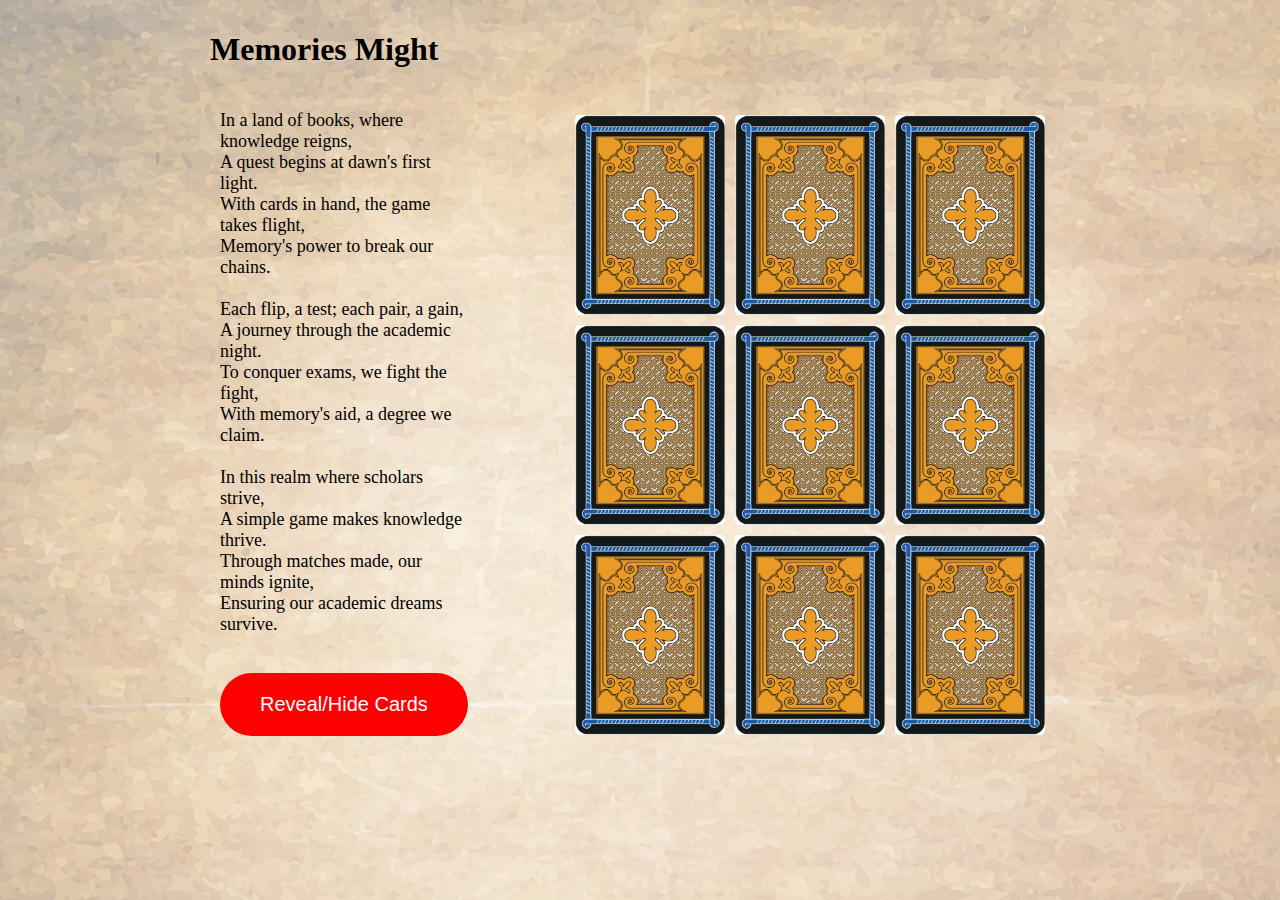
==== accept.html @ 1b7b7647 "gameSite" ====
<!DOCTYPE html>
<html lang="en">
<head>
    <meta charset="UTF-8">
    <meta name="viewport" content="width=device-width, initial-scale=1.0">
    <title>Card Matching Game</title>
    <link rel="stylesheet" href="style1.css">
</head>
<body>
    
        <header>
            <h1>Memories Might</h1>
        </header>
        
        <div class="container">
        <div class="poem">
            <p>In a land of books, where knowledge reigns, <br>
                A quest begins at dawn's first light.   <br>
                With cards in hand, the game takes flight,  <br>
                Memory's power to break our chains.<br><br>

                Each flip, a test; each pair, a gain,  <br>
                A journey through the academic night.  <br>
                To conquer exams, we fight the fight,  <br>
                With memory's aid, a degree we claim.<br><br>

                In this realm where scholars strive,  <br>
                A simple game makes knowledge thrive.  <br>
                Through matches made, our minds ignite, <br>
                Ensuring our academic dreams survive.</p>

                <button id="reveal-button">Reveal/Hide Cards</button>
        </div>
   
    
        <div class="game">
            <!-- Pair 1: 7 -->
            <div class="memory-card" data-framework="7">
                <img class="front-face" src="/CardImage/7.png" alt="7">
                <img class="back-face" src="/CardImage/Back.png" alt="Card Back">
            </div>
            <div class="memory-card" data-framework="7">
                <img class="front-face" src="/CardImage/7.png" alt="7">
                <img class="back-face" src="/CardImage/Back.png" alt="Card Back">
            </div>

            <!-- Pair 2: Ace -->
            <div class="memory-card" data-framework="ace">
                <img class="front-face" src="/CardImage/ace.png" alt="Ace">
                <img class="back-face" src="/CardImage/Back.png" alt="Card Back">
            </div>
            <div class="memory-card" data-framework="ace">
                <img class="front-face" src="/CardImage/ace.png" alt="Ace">
                <img class="back-face" src="/CardImage/Back.png" alt="Card Back">
            </div>

            <!-- Pair 3: King -->
            <div class="memory-card" data-framework="king">
                <img class="front-face" src="/CardImage/king.png" alt="King">
                <img class="back-face" src="/CardImage/Back.png" alt="Card Back">
            </div>
            <div class="memory-card" data-framework="king">
                <img class="front-face" src="/CardImage/king.png" alt="King">
                <img class="back-face" src="/CardImage/Back.png" alt="Card Back">
            </div>

            <!-- Pair 4: Queen -->
            <div class="memory-card" data-framework="queen">
                <img class="front-face" src="/CardImage/queen.png" alt="Queen">
                <img class="back-face" src="/CardImage/Back.png" alt="Card Back">
            </div>
            <div class="memory-card" data-framework="queen">
                <img class="front-face" src="/CardImage/queen.png" alt="Queen">
                <img class="back-face" src="/CardImage/Back.png" alt="Card Back">
            </div>

            <!-- Joker Card -->
            <div class="memory-card" data-framework="joker">
                <img class="front-face" src="/CardImage/joker.png" alt="Joker">
                <img class="back-face" src="/CardImage/Back.png" alt="Card Back">
            </div>
        </div>
        
        
    
    <div id="congratsModal" class="modal" style="display:none;">
        <div class="modal-content">
            <span class="close-button">&times;</span>
            <p>Congratulations! You matched all pairs. Move on to the next puzzle!</p>
            <button id="nextButton">Next</button>
        </div>
    </div>
    

    <script src="game.js"></script>
</body>
---- style1.css ----
body, html {
    margin: 0;
    padding: 0;
    justify-content: center;
    height: 100vh;
    font-family: "MedievalSharp", cursive;
    align-items: flex-start; /* Align items to the top */
    background-image: url("/CardImage/paper2.png"); /* Path to your texture image */
    background-size: cover; /* Cover the entire page */
    background-repeat: no-repeat; /* Prevent the image from repeating */
    position: relative;
    
}




.medievalsharp-regular {
    font-family: "MedievalSharp", cursive;
    font-weight: 400;
    font-style: normal;
  }


  

  header {
    padding-left: 210px; /* Add left padding to move header text over */
    padding-top: 10px;

}



  .container {
    display: flex;
    justify-content: space-between;
    align-items: flex-start;
    padding: 0 20px; /* Add padding to separate text and game */
}

.poem {
    flex: 0 0 20%; /* Assign 20% of the width to the poem sidebar */
    margin: 0px;
    padding-top: 2px;
    padding-left: 200px;
    font-size: 18px;
}

.game {
    display: grid;
    grid-template-columns: repeat(3, 1fr);
    padding: 10px;
    margin: 10px;
    padding-right: 200px;
}


#reveal-button {
    margin-top: 20px; /* Add space between button and modal */
     background-color: #ff0000;
    color: rgb(255, 255, 255);
    border: none;
    padding: 20px 40px;
    text-align: center;
    text-decoration: none;
    display: inline-block;
    font-size: 20px;
    cursor: pointer;
    border-radius: 50px;
    margin-top: 20px ;
}


#reveal-button:hover {
    background-color: #387c44;
}

.memory-card {
    width: 150px;
    height: 200px;
    margin: 5px 5px ; /* Adjust this value to change the space between cards */
    border: none;
    perspective: 1000px;
    position: relative; 
}


.memory-card.flip {
    transform: rotateY(180deg);
}

.memory-card .front-face,
.memory-card .back-face {
    width: 100%;
    height: 100%;
    padding: 0px;
    position: absolute;
    border-radius: 5px;
    background: #ffffff;
    backface-visibility: hidden;
}

.memory-card .front-face {
    transform: rotateY(180deg);
}

.memory-card.flip .front-face {
    transform: rotateY(0);
}

.memory-card.flip .back-face {
    transform: rotateY(180deg);
}

/* Adjust the .memory-card style to have position: relative; so the absolutely positioned images are relative to the card */
.memory-card {
    /* ... existing styles ... */
    position: relative;
}

/* Add the back-face image which will show the back of the card */
.memory-card .back-face {
    transform: rotateY(0);
}

.modal {
    position: fixed;
    z-index: 1;
    left: 0;
    top: 0;
    width: 100%;
    height: 100%;
    overflow: auto;
    background-color: rgb(0,0,0);
    background-color: rgba(0,0,0,0.4);
    display: flex;
    justify-content: center;
    align-items: center;
}

.modal-content {
    background-color: #fefefe;
    margin: auto;
    padding: 20px;
    border: 1px solid #888;
    width: 80%;
}

.close-button {
    color: #aaaaaa;
    float: right;
    font-size: 28px;
    font-weight: bold;
}

.close-button:hover,
.close-button:focus {
    color: #000;
    text-decoration: none;
    cursor: pointer;
}
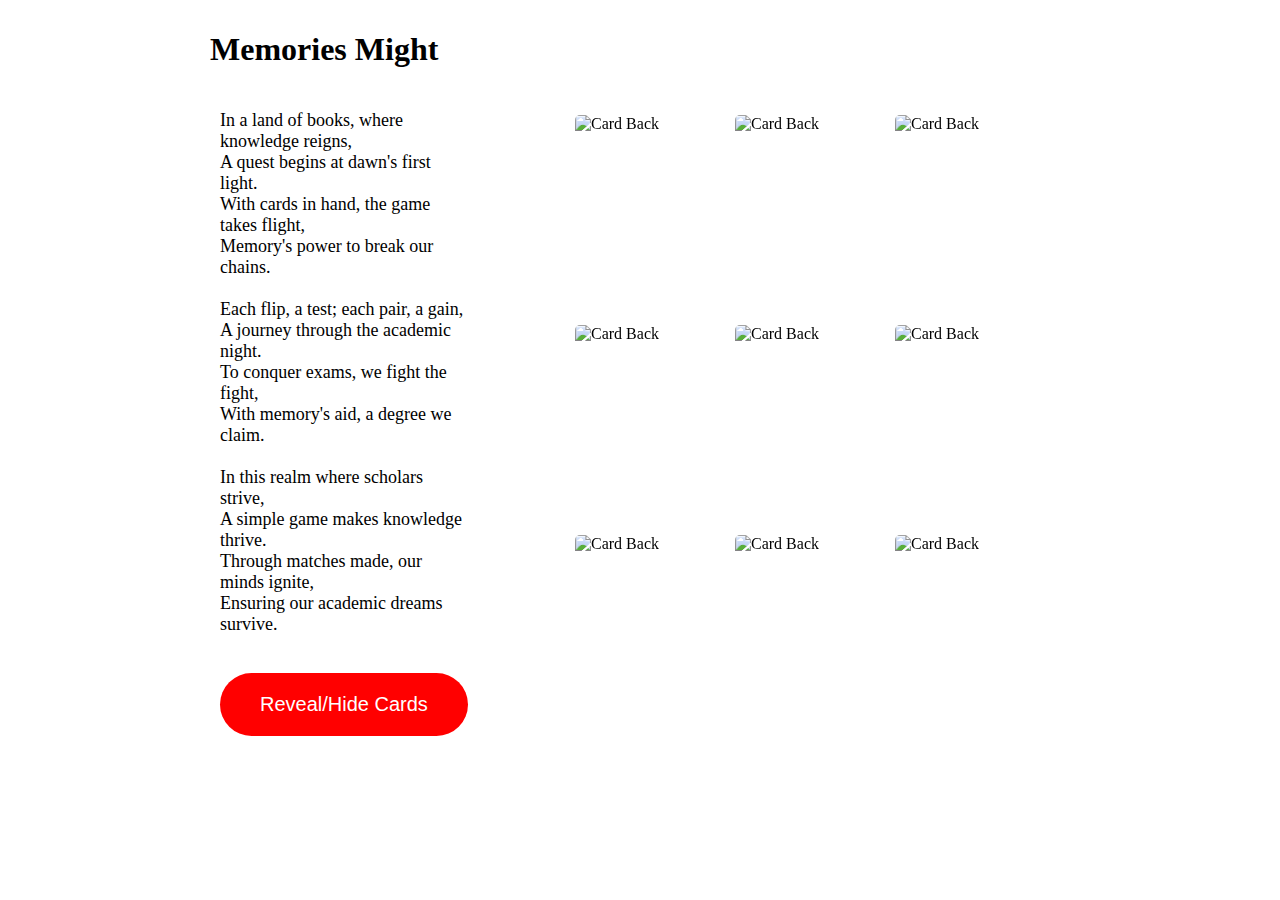
==== commit 5b20dd83: "Update accept.html" ====
--- a/accept.html
+++ b/accept.html
@@ -36,48 +36,48 @@
         <div class="game">
             <!-- Pair 1: 7 -->
             <div class="memory-card" data-framework="7">
-                <img class="front-face" src="/CardImage/7.png" alt="7">
-                <img class="back-face" src="/CardImage/Back.png" alt="Card Back">
+                <img class="front-face" src="/GameSite/CardImage/7.png" alt="7">
+                <img class="back-face" src="/GameSite/CardImage/Back.png" alt="Card Back">
             </div>
             <div class="memory-card" data-framework="7">
-                <img class="front-face" src="/CardImage/7.png" alt="7">
-                <img class="back-face" src="/CardImage/Back.png" alt="Card Back">
+                <img class="front-face" src="/GameSite/CardImage/7.png" alt="7">
+                <img class="back-face" src="/GameSite/CardImage/Back.png" alt="Card Back">
             </div>
 
             <!-- Pair 2: Ace -->
             <div class="memory-card" data-framework="ace">
-                <img class="front-face" src="/CardImage/ace.png" alt="Ace">
-                <img class="back-face" src="/CardImage/Back.png" alt="Card Back">
+                <img class="front-face" src="/GameSite/CardImage/ace.png" alt="Ace">
+                <img class="back-face" src="/GameSite/CardImage/Back.png" alt="Card Back">
             </div>
             <div class="memory-card" data-framework="ace">
-                <img class="front-face" src="/CardImage/ace.png" alt="Ace">
-                <img class="back-face" src="/CardImage/Back.png" alt="Card Back">
+                <img class="front-face" src="/GameSite/CardImage/ace.png" alt="Ace">
+                <img class="back-face" src="/GameSite/CardImage/Back.png" alt="Card Back">
             </div>
 
             <!-- Pair 3: King -->
             <div class="memory-card" data-framework="king">
-                <img class="front-face" src="/CardImage/king.png" alt="King">
-                <img class="back-face" src="/CardImage/Back.png" alt="Card Back">
+                <img class="front-face" src="/GameSite/CardImage/king.png" alt="King">
+                <img class="back-face" src="/GameSite/CardImage/Back.png" alt="Card Back">
             </div>
             <div class="memory-card" data-framework="king">
-                <img class="front-face" src="/CardImage/king.png" alt="King">
-                <img class="back-face" src="/CardImage/Back.png" alt="Card Back">
+                <img class="front-face" src="/GameSite/CardImage/king.png" alt="King">
+                <img class="back-face" src="/GameSite/CardImage/Back.png" alt="Card Back">
             </div>
 
             <!-- Pair 4: Queen -->
             <div class="memory-card" data-framework="queen">
-                <img class="front-face" src="/CardImage/queen.png" alt="Queen">
-                <img class="back-face" src="/CardImage/Back.png" alt="Card Back">
+                <img class="front-face" src="/GameSite/CardImage/queen.png" alt="Queen">
+                <img class="back-face" src="/GameSite/CardImage/Back.png" alt="Card Back">
             </div>
             <div class="memory-card" data-framework="queen">
-                <img class="front-face" src="/CardImage/queen.png" alt="Queen">
-                <img class="back-face" src="/CardImage/Back.png" alt="Card Back">
+                <img class="front-face" src="/GameSite/CardImage/queen.png" alt="Queen">
+                <img class="back-face" src="/GameSite/CardImage/Back.png" alt="Card Back">
             </div>
 
             <!-- Joker Card -->
             <div class="memory-card" data-framework="joker">
-                <img class="front-face" src="/CardImage/joker.png" alt="Joker">
-                <img class="back-face" src="/CardImage/Back.png" alt="Card Back">
+                <img class="front-face" src="/GameSite/CardImage/joker.png" alt="Joker">
+                <img class="back-face" src="/GameSite/CardImage/Back.png" alt="Card Back">
             </div>
         </div>
         
--- a/style1.css
+++ b/style1.css
@@ -5,7 +5,7 @@
     height: 100vh;
     font-family: "MedievalSharp", cursive;
     align-items: flex-start; /* Align items to the top */
-    background-image: url("/CardImage/paper2.png"); /* Path to your texture image */
+    background-image: url("/GameSite/CardImage/paper2.png"); /* Path to your texture image */
     background-size: cover; /* Cover the entire page */
     background-repeat: no-repeat; /* Prevent the image from repeating */
     position: relative;
